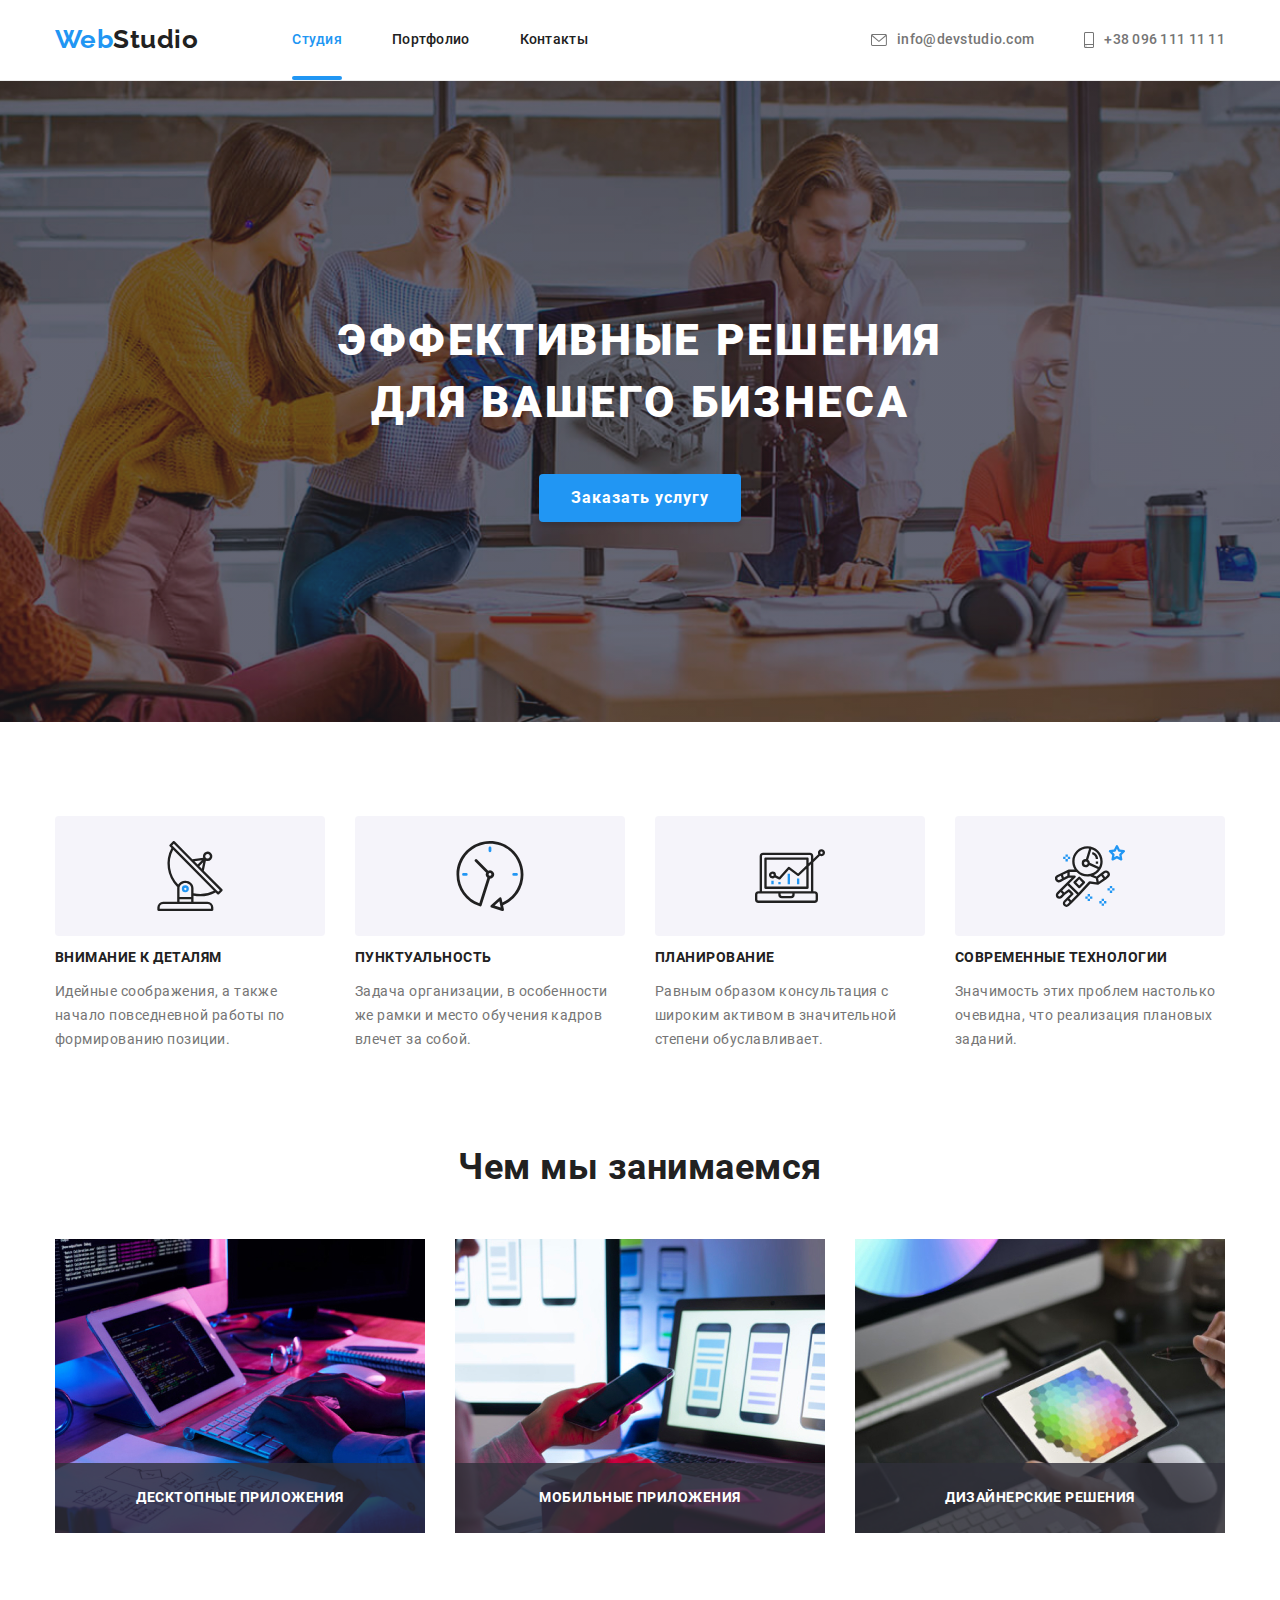
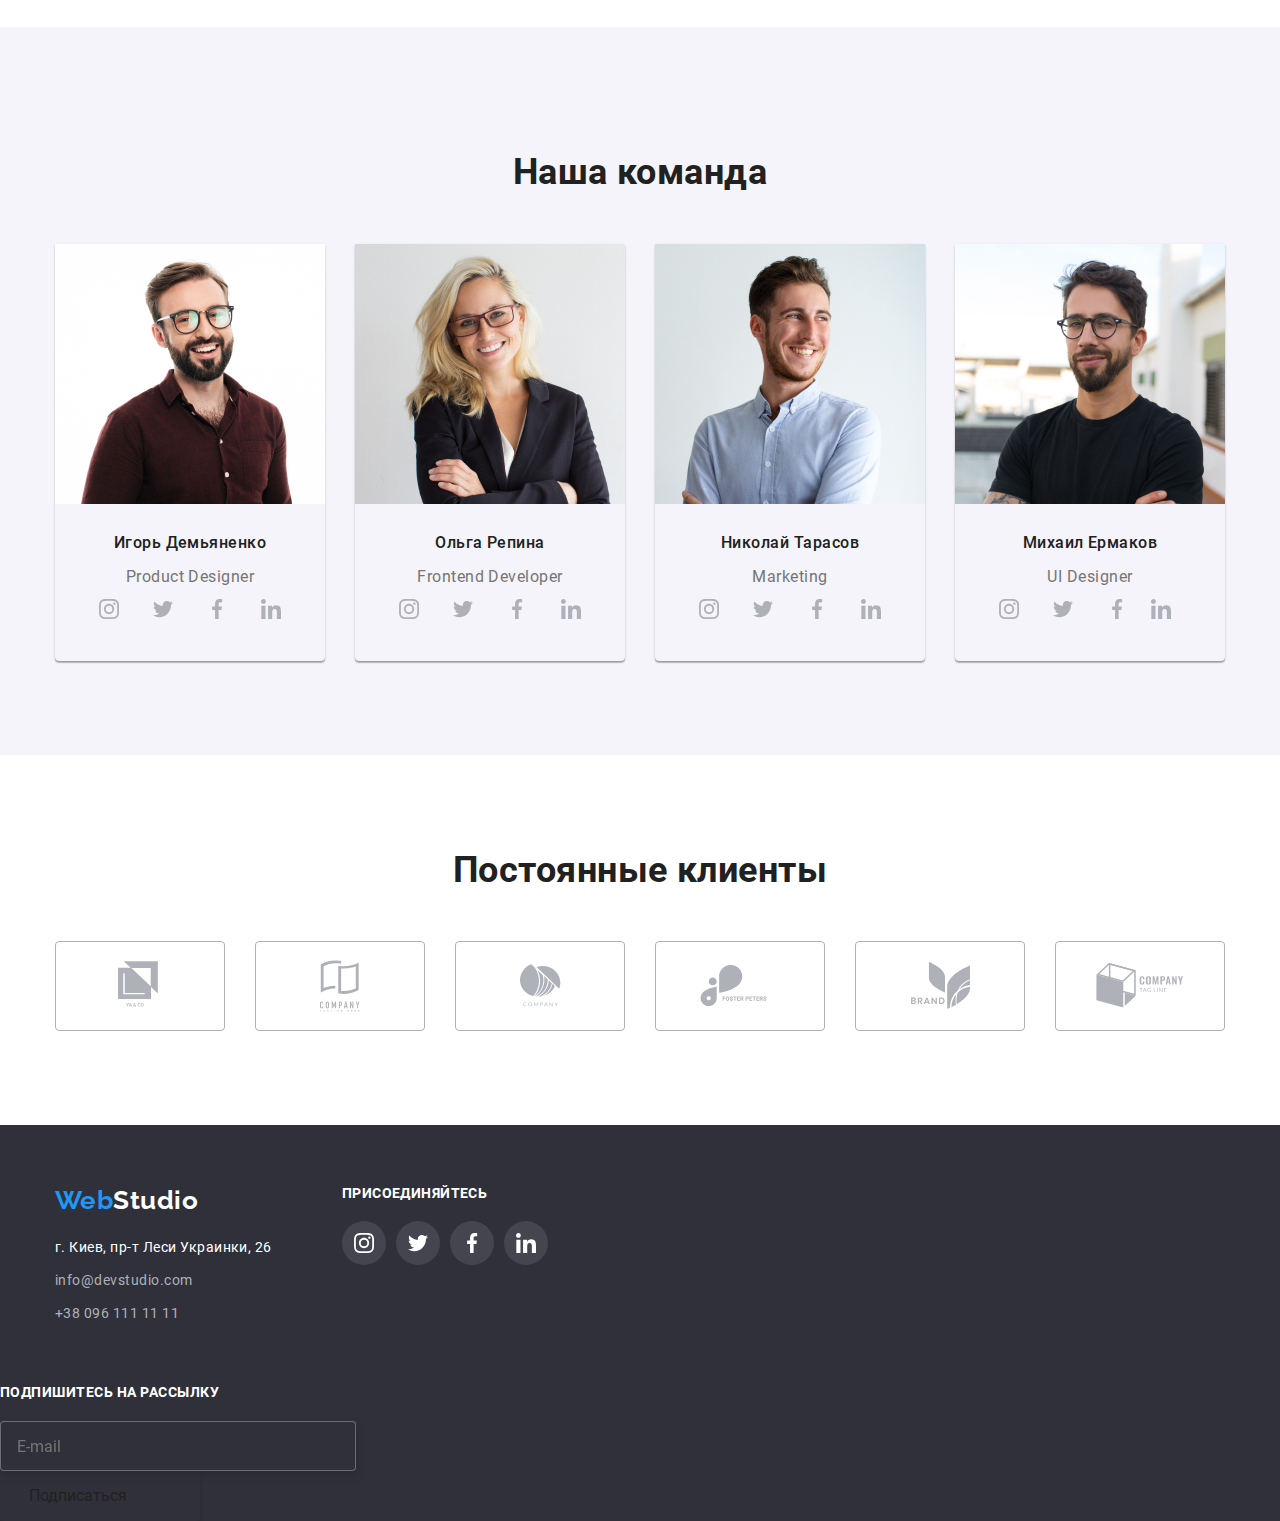
==== index.html @ d6278b05 "ПОДПИШИТЕСЬ НА РАССЫЛКУ" ====
﻿<!DOCTYPE html>
<html lang="ru">
<head>
    <meta charset="UTF-8">
    <meta name="viewport" content="width=device-width, initial-scale=1.0">
    <title>WebStudio</title>
    <link href="https://fonts.googleapis.com/css2?family=Raleway:ital,wght@0,400;0,500;0,700;1,400;1,500;1,700&family=Roboto:ital,wght@0,400;0,500;0,700;0,900;1,400;1,500;1,700;1,900&display=swap"
    rel="stylesheet">
    <link rel="stylesheet" href="./css/normalize.css">
    <link rel="stylesheet" href="./css/style.css">
    
</head>
<body>

<!--Навигация-->
<header class="header">
    <div class="container">
    <a class="logo" href="./index.html">Web<span class="logo-text">Studio</span></a>
<nav>
    <ul class="menu">
    <li class="menu-item">
        <a class="link current" href="./index.html">Студия</a>
    </li>
    <li class="menu-item">
        <a class="link" href="./portfolio.html">Портфолио</a>
    </li>
    <li class="menu-item">
        <a class="link" href="#address">Контакты</a>
    </li>
    </ul>
</nav>

<ul class="contacts">
<li class="contacts-item">
    <a class="address-link" href="mailto:info@devstudio.com"
    ><svg class="link-icons" width="16px" height="12px">
        <use href="./img/sprite.svg#envelope"></use>
    </svg>info@devstudio.com</a>
</li>
<li class="contacts-item">
    <a class="address-link" href="tel:+380961111111"
    ><svg class="link-icons" width="10px" height="16px">
        <use href="./img/sprite.svg#smartphone"></use>
    </svg>+38 096 111 11 11</a>
</li>
</ul>
</div>
</header>

<!--Герой-->
<main>
<section class="hero">
    <div class="container align-center">
    <h1 class="title">Эффективные решения для вашего бизнеса</h1>
    <button class="button" type="button" data-modal-open>Заказать услугу
    </button>
    </div>
</section>
<section class="features">
    <div class="container">
    <h2 hidden>Особенности</h2>
    <ul class="features-list">
    <li class="items">
        <h3 class="title">Внимание к деталям</h3>
        <p class="paragraph">
        Идейные соображения, а также начало повседневной работы по
        формированию позиции.
        </p>
    </li>
    <li class="items">
        <h3 class="title">Пунктуальность</h3>
        <p class="paragraph">
        Задача организации, в особенности же рамки и место обучения кадров
        влечет за собой.
        </p>
    </li>
    <li class="items">
        <h3 class="title">Планирование</h3>
        <p class="paragraph">
        Равным образом консультация с широким активом в значительной
        степени обуславливает.
        </p>
    </li>
    <li class="items">
        <h3 class="title">Современные технологии</h3>
        <p class="paragraph">
        Значимость этих проблем настолько очевидна, что реализация
        плановых заданий.
        </p>
    </li>
    </ul>
    </div>
</section>
<section class="wedo">
<div class="container">
    <h2 class="title">Чем мы занимаемся</h2>
    <ul class="list-margin">
    <li class="item-img">
    <img class="img-block" src="./img/img1.jpg" width="370" height="294"
        alt="разработка программного обеспечения"/>
    <p class="wedo-content">Десктопные приложения</p>
    </li>
    <li class="item-img">
    <img class="img-block"
        src="./img/img2.jpg" width="370" height="294" alt="разработка мобильных приложений"/>
    <p class="wedo-content">Мобильные приложения</p>
    </li>
    <li class="item-img">
    <img class="img-block"
        src="./img/img3.jpg" width="370" height="294" alt="разработка дизайна веб страниц"/>
    <p class="wedo-content">Дизайнерские решения</p>
    </li>
</ul>
</div>
</section>
<!-- Команда -->
<section class="team margin">
    <div class="container team-padding">
    <h2 class="title">Наша команда</h2>
    <ul class="team-list">
    <li class="list-description"><img class="img-block" src="./img/photos/photo1.jpg"
        width="270" height="260"  alt="Игорь Демьяненко"/>
        <h3 class="name">Игорь Демьяненко</h3>
        <p class="position" lang="en">Product Designer</p>
    <ul class="list social-icons">
        <li class="social-icons-item">
            <a class="social-icons-link" href="https://instagram.com/" target="_blank" rel="noopener noreferer" aria-label="Instagram">
            <svg class="social-icons-svg">
                <use href="./img/sprite.svg#instagram"></use></svg></a>
        </li>
        <li class="social-icons-item">
            <a class="social-icons-link" href="https://twitter.com/" target="_blank" rel="noopener noreferer" aria-label="Twitter">
            <svg class="social-icons-svg">
                <use href="./img/sprite.svg#twitter"></use></svg></a>
        </li>
        <li class="social-icons-item">
            <a class="social-icons-link" href="https://facebook.com/" target="_blank" rel="noopener noreferer" aria-label="Facebook">
            <svg class="social-icons-svg">
                <use href="./img/sprite.svg#facebook"></use></svg></a>
        </li>
        <li class="social-icons-item">
            <a class="social-icons-link" href="https://linkedin.com/" target="_blank" rel="noopener noreferer" aria-label="Linkedin">
            <svg class="social-icons-svg">
                <use href="./img/sprite.svg#linkedin"></use></svg></a>
        </li>
    </ul>
        </li>
    <li class="list-description">
        <img class="img-block" src="./img/photos/photo2.jpg" 
        width="270" height="260"  alt="Ольга Репина"/>
        <h3 class="name">Ольга Репина</h3>
        <p class="position" lang="en">Frontend Developer</p>
    <ul class="list social-icons">
        <li class="social-icons-item">
            <a class="social-icons-link" href="https://instagram.com/" target="_blank" rel="noopener noreferer" aria-label="Instagram">
            <svg class="social-icons-svg">
                <use href="./img/sprite.svg#instagram"></use></svg></a>
        </li>
        <li class="social-icons-item">
            <a class="social-icons-link" href="https://twitter.com/" target="_blank" rel="noopener noreferer" aria-label="Twitter">
            <svg class="social-icons-svg">
                <use href="./img/sprite.svg#twitter"></use></svg></a>
        </li>
        <li class="social-icons-item">
            <a class="social-icons-link" href="https://facebook.com/" target="_blank" rel="noopener noreferer" aria-label="Facebook">
            <svg class="social-icons-svg">
                <use href="./img/sprite.svg#facebook"></use></svg></a>
        </li>
        <li class="social-icons-item">
            <a class="social-icons-link" href="https://linkedin.com/" target="_blank" rel="noopener noreferer" aria-label="Linkedin">
            <svg class="social-icons-svg">
                <use href="./img/sprite.svg#linkedin"></use></svg></a>
        </li>
    </ul>
        </li>
    <li class="list-description">
        <img class="img-block" src="./img/photos/photo3.jpg"
        width="270" height="260"  alt="Николай Тарасов"/>
        <h3 class="name">Николай Тарасов</h3>
        <p class="position" lang="en">Marketing</p>
    <ul class="list social-icons">
        <li class="social-icons-item">
            <a class="social-icons-link" href="https://instagram.com/" target="_blank" rel="noopener noreferer" aria-label="Instagram">
            <svg class="social-icons-svg">
                <use href="./img/sprite.svg#instagram"></use></svg></a>
        </li>
        <li class="social-icons-item">
            <a class="social-icons-link" href="https://twitter.com/" target="_blank" rel="noopener noreferer" aria-label="Twitter">
            <svg class="social-icons-svg">
                <use href="./img/sprite.svg#twitter"></use></svg></a>
        </li>
        <li class="social-icons-item">
            <a class="social-icons-link" href="https://facebook.com/" target="_blank" rel="noopener noreferer" aria-label="Facebook">
            <svg class="social-icons-svg">
                <use href="./img/sprite.svg#facebook"></use></svg></a>
        </li>
        <li class="social-icons-item">
            <a class="social-icons-link" href="https://linkedin.com/" target="_blank" rel="noopener noreferer" aria-label="Linkedin">
            <svg class="social-icons-svg">
                <use href="./img/sprite.svg#linkedin"></use></svg></a>
        </li>
    </ul>
        </li>
    <li class="list-description">
        <img class="img-block" src="./img/photos/photo4.jpg" 
        width="270" height="260"  alt="Михаил Ермаков"/>
        <h3 class="name">Михаил Ермаков</h3>
        <p class="position" lang="en">UI Designer</p>
    <ul class="list social-icons">
        <li class="social-icons-item">
            <a class="social-icons-link" href="https://instagram.com/" target="_blank" rel="noopener noreferer" aria-label="Instagram">
            <svg class="social-icons-svg">
                <use href="./img/sprite.svg#instagram"></use></svg></a>
        </li>
        <li class="social-icons-item">
            <a class="social-icons-link" href="https://twitter.com/" target="_blank" rel="noopener noreferer" aria-label="Twitter">
            <svg class="social-icons-svg">
                <use href="./img/sprite.svg#twitter"></use></svg></a>
        </li>
        <li class="v">
            <a class="social-icons-link" href="https://facebook.com/" target="_blank" rel="noopener noreferer" aria-label="Facebook">
            <svg class="social-icons-svg">
                <use href="./img/sprite.svg#facebook"></use></svg></a>
        </li>
        <li class="social-icons-item">
            <a class="social-icons-link" href="https://linkedin.com/" target="_blank" rel="noopener noreferer" aria-label="Linkedin">
            <svg class="social-icons-svg">
                <use href="./img/sprite.svg#linkedin"></use></svg></a>
        </li>
    </ul>
        </li>
    </ul>
    </div>
</section>
<section class="clients">
<div class="container clients">
    <h2 class="title">Постоянные клиенты</h2>
    <ul class="clients-list">
    <li class="clients-item"><a href="" class="clients-links"><svg class="clients-icon" width="44px" height="49px">
        <use href="./img/sprite.svg#logo1"></use>
    </svg></a></li>
    <li class="clients-item"><a href="" class="clients-links"><svg class="clients-icon" width="40px" height="52px">
        <use href="./img/sprite.svg#logo2"></use>
    </svg></a></li>
    <li class="clients-item"><a href="" class="clients-links"><svg class="clients-icon" width="41px" height="43px">
        <use href="./img/sprite.svg#logo3"></use>
    </svg></a></li>
    <li class="clients-item"><a href="" class="clients-links"><svg class="clients-icon" width="80px" height="42px">
        <use href="./img/sprite.svg#logo4"></use>
    </svg></a></li>
    <li class="clients-item"><a href="" class="clients-links"><svg class="clients-icon" width="59px" height="47px">
        <use href="./img/sprite.svg#logo5"></use>
    </svg></a></li>
    <li class="clients-item"><a href="" class="clients-links"><svg class="clients-icon" width="88px" height="45px">
        <use href="./img/sprite.svg#logo6"></use>
    </svg></a></li>
    </ul>
</div>  
</section>
</main>

<!-- footer -->
<footer class="footer">
<div class="container footer-padding">
    <div>
    <a class="logo" href="./index.html">Web<span class="logo-text">Studio</span></a>
    <address class="address" id="address">
    <a class="map" href="https://goo.gl/maps/mBAU42XWuLWp58m89" target="_blank" rel="noopener noreferer">
        г. Киев, пр-т Леси Украинки, 26</a>
    <a class="link" href="mailto:info@devstudio.com">info@devstudio.com</a>
    <a class="link" href="tel:+380961111111">+38 096 111 11 11</a>
    </address>
</div>
<div>
    <div class="footer-icon">
        <p class="footer-title">присоединяйтесь</p>
        <ul class="footer-list footer-social-icons">
            <li class="footer-social-icons-item">
                <a class="footer-social-icons-link" href="https://instagram.com/" target="_blank" rel="noopener noreferer" aria-label="Instagram">
                <svg class="footer-social-icons-svg">
                <use href="./img/sprite.svg#instagram"></use></svg></a>
            </li>
            <li class="footer-social-icons-item">
                <a class="footer-social-icons-link" href="https://twitter.com/" target="_blank" rel="noopener noreferer" aria-label="Twitter">
                <svg class="footer-social-icons-svg">
                <use href="./img/sprite.svg#twitter"></use></svg></a>
            </li>
            <li class="footer-social-icons-item">
                <a class="footer-social-icons-link" href="https://facebook.com/" target="_blank" rel="noopener noreferer" aria-label="Facebook">
                <svg class="footer-social-icons-svg">
                <use href="./img/sprite.svg#facebook"></use></svg></a>
            </li>
            <li class="footer-social-icons-item">
                <a class="footer-social-icons-link" href="https://linkedin.com/" target="_blank" rel="noopener noreferer" aria-label="Linkedin">
                <svg class="footer-social-icons-svg">
                <use href="./img/sprite.svg#linkedin"></use></svg></a>
            </li>
        </ul>
        </div>
    </div>
</div>
<div>
    <b class="join-box">Подпишитесь на рассылку</b>
    <form class="js-speaker-form">
        <input class="mail-form" type="email" name="e-mail" id="e-mail" placeholder="E-mail" />
        <button class="footer-button" type="submit">
            Подписаться
            <svg class="icon-send-svg" width="24" height="24">
                <use href=".img/icons/send.svg"></use>
            </svg>
        </button>
    </form>
</div>
</footer>
<div class="backdrop is-hidden" data-modal>
<div class="modal">
    <button class="modal-button" type="button" data-modal-close><svg width="11px" height="11px">
    <use href="./img/sprite.svg#close-modal"></use>
    </svg></button>
    <div class="modal-content">
    <p class="title">Оставьте свои данные, мы вам перезвоним</p>
    <label class="modal-content-label">
        Имя
        <input class="modal-content-imput" type="text" name="user-name">
        <svg class="modal-content-icon" width="12px" height="12px">
        <use href="./img/sprite.svg#person-modal"></use>
        </svg>
    </label>
        <label class="modal-content-label">
        Телефон
        <input class="modal-content-imput" type="tel" name="user-phone"> 
        <svg class="modal-content-icon" width="15px" height="15px">
        <use href="./img/sprite.svg#phone-modal"></use>
        </svg>
    </label>          
    <label class="modal-content-label">
        Почта
        <input class="modal-content-imput" type="email" name="user-mail"> 
        <svg class="modal-content-icon" width="15px" height="12px">
        <use href="./img/sprite.svg#email-modal"></use>
        </svg>
    </label>          
    <label class="modal-content-label">
        Комментарий
        <textarea class="modal-content-imput coments" name="user-comments" rows="10" placeholder="Введите текст"></textarea>
        
    </label>          
    <label class="modal-content-check">
        <input class="modal-input-check hidden" type="checkbox" name="user-contract" >
        <a class="link" href="">Условия договора</a>Соглашаюсь с рассылкой и принимаю 
        <span class="input-check-castom"><svg width="13px" height="12px">
        <use href="./img/sprite.svg#check-modal"></use>
        </svg>
    </span>
    </label>
                
    <button class="modal-content-button" type="submit">Отправить</button>
    </div>
</div>
</div>
<script src="./js/modal.js"></script>
</body>
</html>
---- css/style.css ----
/* roboto-regular - latin_cyrillic */
@font-face {
font-family: 'Roboto';
font-style: normal;
font-weight: 400;
src: url('../fonts/Roboto/roboto-v20-latin_cyrillic-regular.eot'); /* IE9 Compat Modes */
src: local('Roboto'), local('Roboto-Regular'),
    url('../fonts/Roboto/roboto-v20-latin_cyrillic-regular.eot?#iefix') format('embedded-opentype'), /* IE6-IE8 */
    url('../fonts/Roboto/roboto-v20-latin_cyrillic-regular.woff2') format('woff2'), /* Super Modern Browsers */
    url('../fonts/Roboto/roboto-v20-latin_cyrillic-regular.woff') format('woff'), /* Modern Browsers */
    url('../fonts/Roboto/roboto-v20-latin_cyrillic-regular.ttf') format('truetype'), /* Safari, Android, iOS */
    url('../fonts/Roboto/roboto-v20-latin_cyrillic-regular.svg#Roboto') format('svg'); /* Legacy iOS */
}

/* roboto-500 - latin_cyrillic */
@font-face {
font-family: 'Roboto';
font-style: normal;
font-weight: 500;
src: url('../fonts/Roboto/roboto-v20-latin_cyrillic-500.eot'); /* IE9 Compat Modes */
src: local('Roboto Medium'), local('Roboto-Medium'),
    url('../fonts/Roboto/roboto-v20-latin_cyrillic-500.eot?#iefix') format('embedded-opentype'), /* IE6-IE8 */
    url('../fonts/Roboto/roboto-v20-latin_cyrillic-500.woff2') format('woff2'), /* Super Modern Browsers */
    url('../fonts/Roboto/roboto-v20-latin_cyrillic-500.woff') format('woff'), /* Modern Browsers */
    url('../fonts/Roboto/roboto-v20-latin_cyrillic-500.ttf') format('truetype'), /* Safari, Android, iOS */
    url('../fonts/Roboto/roboto-v20-latin_cyrillic-500.svg#Roboto') format('svg'); /* Legacy iOS */
}

/* roboto-700 - latin_cyrillic */
@font-face {
font-family: 'Roboto';
font-style: normal;
font-weight: 700;
src: url('../fonts/Roboto/roboto-v20-latin_cyrillic-700.eot'); /* IE9 Compat Modes */
src: local('Roboto Bold'), local('Roboto-Bold'),
    url('../fonts/Roboto/roboto-v20-latin_cyrillic-700.eot?#iefix') format('embedded-opentype'), /* IE6-IE8 */
    url('../fonts/Roboto/roboto-v20-latin_cyrillic-700.woff2') format('woff2'), /* Super Modern Browsers */
    url('../fonts/Roboto/roboto-v20-latin_cyrillic-700.woff') format('woff'), /* Modern Browsers */
    url('../fonts/Roboto/roboto-v20-latin_cyrillic-700.ttf') format('truetype'), /* Safari, Android, iOS */
    url('../fonts/Roboto/roboto-v20-latin_cyrillic-700.svg#Roboto') format('svg'); /* Legacy iOS */
}

/* roboto-900italic - latin_cyrillic */
@font-face {
font-family: 'Roboto';
font-style: italic;
font-weight: 900;
src: url('../fonts/Roboto/roboto-v20-latin_cyrillic-900italic.eot'); /* IE9 Compat Modes */
src: local('Roboto Black Italic'), local('Roboto-BlackItalic'),
    url('../fonts/Roboto/roboto-v20-latin_cyrillic-900italic.eot?#iefix') format('embedded-opentype'), /* IE6-IE8 */
    url('../fonts/Roboto/roboto-v20-latin_cyrillic-900italic.woff2') format('woff2'), /* Super Modern Browsers */
    url('../fonts/Roboto/roboto-v20-latin_cyrillic-900italic.woff') format('woff'), /* Modern Browsers */
    url('../fonts/Roboto/roboto-v20-latin_cyrillic-900italic.ttf') format('truetype'), /* Safari, Android, iOS */
    url('../fonts/Roboto/roboto-v20-latin_cyrillic-900italic.svg#Roboto') format('svg'); /* Legacy iOS */
}

li {
    list-style-type: none; /* Убираем маркеры */
}

*,
*::before,
*::after {
    box-sizing: border-box;
}

:root {
    --main-text-cl: #757575;
    --accent-cl: #2196F3;
    --black: #212121;
    --gray: #ffffff99;
    --white: #ffffff;
    --dark-bg: #2F303A;
    --bg: #F5F4FA;
    --gray: #AFB1B8;
}

body {
    color: var(--black);
    background-color: var(--primary-bg);
    letter-spacing: 0.03em;
}

div, ul, li, p, form, b, button, a, input, textarea, img {
    display: block;
    box-sizing: border-box;
    margin: 0;
    padding: 0;
}

input, textarea {
    outline: none;
}

label {
    margin: 0;
}

a, a:hover {
    text-decoration: none;
    outline: none;
}

.container {
    width: 1200px;
    margin-left: auto;
    margin-right: auto;
    padding-left: 15px;
    padding-right: 15px;
}

.container.align-center {
    text-align: center;
}

.header > .container {
    display: flex;
    align-items: center;
}

.header .menu {
    display: flex;
    margin-top: 0;
    margin-bottom: 0;
}

.menu .menu-item:not(:last-child) {
    margin-right: 50px;
}

.header {
    border-bottom: 1px solid #ececec;
}

.header .logo {
    display: block;
    margin-right: 94px;
    color: var(--accent-cl);
    font-family: Raleway;
    font-weight: 700;
    font-size: 26px;
    line-height: 1.2;
    text-decoration: none;
}

.logo > .logo-text {
    color: var(--black);
}

.header .link {
    padding-top: 32px;
    padding-bottom: 32px;
    display: block;
    color: var(--black);
    font-family: Roboto;
    font-weight: 500;
    font-size: 14px;
    line-height: 1.14;
    letter-spacing: 0.02em;
    text-decoration: none;
    transition-property: color;
    transition-duration: 250ms;
    transition-timing-function: cubic-bezier(0.4, 0, 0.2, 1);
    }

.header .link.current {
    position: relative;
    color: var(--accent-cl);
}
.header .link.current::after {
    content: '';
    display: block;
    position: absolute;
    left: 0;
    bottom: 0;
    height: 4px;
    width: 100%;
    background-color: var(--accent-cl);
    border-radius: 2px;
}

.header .link:hover,
.link:focus {
    color: var(--accent-cl);
}

.header .contacts {
    display: flex;
    margin-left: auto;
    margin-top: 0;
    margin-bottom: 0;
}

.contacts .contacts-item:not(:last-child) {
    margin-right: 50px;
}

.contacts .address-link{
    display: flex;
    align-items: center;
}

.header .address-link {
    fill: var(--main-text-cl);
    padding-top: 32px;
    padding-bottom: 32px;
    color: var(--main-text-cl);
    font-family: Roboto;
    font-weight: 500;
    font-size: 14px;
    line-height: 1.14;
    letter-spacing: 0.02em;
    text-decoration: none;
}

.header .address-link:hover,
.address-link:focus {
color: var(--accent-cl);
fill: var(--accent-cl);
}

.link-icons {
    margin-right: 10px;
}

.hero {
    background-color: var(--dark-bg);
    background-image: linear-gradient(
    rgba(47, 48, 58, 0.4),
    rgba(47, 48, 58, 0.4)),
    url(../img/bg-Img.jpg);
    background-color: #c4c4c4;
    background-size: cover;
    background-repeat: no-repeat;
    background-position: center;
}

.hero > .container {
    padding-top: 200px;
    padding-bottom: 200px;
}

.hero .title {
    max-width: 700px;
    margin-left: auto;
    margin-right: auto;
    color: var(--white);
    font-family: Roboto;
    font-weight: 900;
    font-size: 44px;
    line-height: 1.4;
    text-align: center;
    letter-spacing: 0.06em;
    text-transform: uppercase;
}

.hero .button {
    padding: 10px 32px;
    background-color: var(--accent-cl);
    font-family: Roboto;
    color: var(--white);
    font-weight: 700;
    font-size: 16px;
    line-height: 1.8;
    align-items: center;
    text-align: center;
    letter-spacing: 0.06em;
    margin: 40px auto 0;
    box-shadow: 0px 4px 4px rgba(0, 0, 0, 0.15);
    border-radius: 4px;
    border: 0;
    outline: none;
}

.hero .button:hover,
.hero .button:focus {
    background: #188ce8;
    box-shadow: 0px 4px 4px rgba(0, 0, 0, 0.15);
}

.features-list .items {
    width: calc((100% - 90px) / 4);
}

.features-list .items:not(:last-child) {
    margin-right: 30px;
}

.features-list .items::before {
    display: block;
    content: '';
    height: 120px;
    background-color: var(--bg);
    background-repeat: no-repeat;
    background-position: center;
    border-radius: 4px;
}

.features-list .items:nth-child(1)::before {
    background-image: url(../img/icons/antenna.svg);
}

.features-list .items:nth-child(2)::before {
    background-image: url(../img/icons/clock.svg);
}

.features-list .items:nth-child(3)::before {
    background-image: url(../img/icons/diagram.svg);
}

.features-list .items:nth-child(4)::before {
    background-image: url(../img/icons/astronaut.svg);
}

.features .features-list {
    padding: 94px 0px;
    display: flex;
}

.features-list .items {

    width: calc((100% - 90px) / 4);
}

.features-list .items:not(:last-child) {
    margin-right: 30px;
}

.features .title {
    color: var(--black);
    font-family: Roboto;
    font-weight: 700;
    font-size: 14px;
    line-height: 1.14;
    text-transform: uppercase;
}

.features .paragraph {
    margin-top: 10px;
    color: var(--main-text-cl);
    font-family: Roboto;
    font-weight: 400;
    font-size: 14px;
    line-height: 1.7;
}

.wedo .list-margin {
    margin-top: 50px;
    display: flex;
}

.list-margin .item-img {
    position: relative;
}

.list-margin .item-img:not(:last-child) {
    margin-right: 30px;
}

.wedo .title {
    margin-top: 0;
    margin-bottom: 0;
    color: var(--black);
    font-weight: 700;
    font-family: Roboto;
    font-size: 36px;
    line-height: 1.2;
    text-align: center;
}

.img-block {
    display: block;
}

.wedo .wedo-content {
    position: absolute;
    bottom: 0;
    margin-top: 0;
    margin-bottom: 0;
    padding-top: 27px;
    padding-bottom: 27px;
    width: 100%;
    font-weight: 700;
    font-family: Roboto;
    font-size: 14px;
    line-height: 1.14;
    text-align: center;
    text-transform: uppercase;
    background-color: rgba(47, 48, 58, 0.8);
    color: var(--white);
}

.container.team-padding {
    padding-top: 94px;
    padding-bottom: 94px;
}

.team.margin {
    margin-top: 94px;
}

.team {
    background: var(--bg);
}

.team .team-list {
    margin-top: 50px;
    display: flex;
    justify-content: center;
    padding-left: 0;
}

.team-list > .list-description {
    padding-bottom: 30px;
    background: var(--primary-bg);
    box-shadow: 0px 1px 3px #0000001f, 0px 1px 1px #00000024,
    0px 2px 1px #00000033;
    border-radius: 0px 0px 4px 4px;
}

.team-list .list-description:not(:last-child) {
    margin-right: 30px;
}

.team .title {
    color: var(--black);
    font-family: Roboto;
    font-weight: 700;
    font-size: 36px;
    line-height: 1.2;
    text-align: center;
}

.team .name {
    margin-top: 30px;
    color: var(--black);
    font-family: Roboto;
    font-weight: 500;
    font-size: 16px;
    line-height: 1.2x;
    text-align: center;
}

.team .position {
    margin-top: 10px;
    color: var(--main-text-cl);
    font-family: Roboto;
    font-weight: 400;
    font-size: 16px;
    line-height: 1.2x;
    text-align: center;
}

.clients.container {
    padding-bottom: 94px;
}

.clients .title {
    margin-top: 94px;
    margin-bottom: 0;
    color: var(--black);
    font-family: Roboto;
    font-weight: 700;
    font-size: 36px;
    line-height: 1.167;
    text-align: center;
}

.clients .clients-list {
    display: flex;
    justify-content: center;
    margin-top: 50px;
}

.clients .clients-item:not(:last-child) {
    margin-right: 30px;
}

.clients .clients-links {
    display: flex;
    width: 170px;
    height: 90px;
    justify-content: center;
    align-items: center;
    fill: var(--gray);
    border: 1px solid var(--gray);
    border-radius: 4px;
}

.clients .clients-links:hover,
.clients .clients-links:focus {
    border: 1px solid var(--accent-cl);
    fill: var(--accent-cl);
}

.container.footer-padding {
    padding-top: 60px;
    padding-bottom: 60px;
    display: flex;
}

.footer {
    background-color: var(--dark-bg);
}

.footer .logo {
    display: inline-block;
    font-family: Raleway;
    font-weight: 700;
    font-size: 26px;
    line-height: 1.2;
    color: var(--accent-cl);
    text-decoration: none;
}

.footer .logo-text {
    color: var(--white);
}

.footer .address {
    font-family: Roboto;
    font-style: normal;
    font-weight: normal;
    margin-top: 20px;
}

.footer .map {
    color: var(--white);
    font-family: Roboto;
    font-weight: 400;
    font-size: 14px;
    line-height: 1.7;
    text-decoration: none;
}

.footer-icon p {
    display: flex;
    margin-bottom: 20px;
    font-family: Roboto;
    font-style: normal;
    font-weight: bold;
    font-size: 14px;
    letter-spacing: 0.03em;
    text-transform: uppercase;
    color: var(--white);
}

.footer-icon {
    margin-left: 70px;
}

.footer .link {
    width: 20%;
    display: block;
    margin-top: 9px;
    color: var(--gray);
    font-family: Roboto;
    font-weight: 400;
    font-size: 14px;
    line-height: 1.7;
    text-decoration: none;
    white-space: nowrap;
}

.footer-social-icons {
    display: flex;
    padding: 0 0;
}

.footer-social-icons-link {
    display: flex;
    justify-content: center;
    align-items: center;
    width: 44px;
    height: 44px;
    background-color: rgba(255, 255, 255, 0.1);
    border-radius: 50%;
}

.footer-social-icons-svg {
    width: 20px;
    height: 20px;
    fill: var(--white);
}

.footer-social-icons-item:not(:last-child) {
    margin-right: 10px;
}

.footer-social-icons-link:hover .social-icons-svg,
.footer-social-icons-link:focus .social-icons-svg {
    fill: var(--white);
}

.footer-social-icons-link:hover,
.footer-social-icons-link:focus {
    background-color: var(--accent-cl);
}

.backdrop {
    position: fixed;
    top: 0;
    left: 0;
    width: 100%;
    height: 100%;
    background: rgba(0, 0, 0, 0.2);
    transition-property: opacity;
    transition-duration: 250ms;
    transition-timing-function: cubic-bezier(0.4, 0, 0.2, 1);
}

.backdrop.is-hidden {
    opacity: 0;
    pointer-events: none;
}

.modal {
    padding: 40px;
    position: absolute;
    top: 50%;
    left: 50%;
    width: 528px;
    height: 581px;
    background: #ffffff;
    box-shadow: 0px 1px 3px rgba(0, 0, 0, 0.12), 0px 1px 1px rgba(0, 0, 0, 0.14),
    0px 2px 1px rgba(0, 0, 0, 0.2);
    border-radius: 4px;
    transform: translate(-50%, -50%) scale(1);
    transition: transform 250ms cubic-bezier(0.4, 0, 0.2, 1);
}

.backdrop.is-hidden .modal {
    transform: translate(-50%, -50%) scale(0);
}

.modal .modal-button {
    position: absolute;
    right: 8px;
    top: 8px;
    padding: 5px;
    width: 30px;
    height: 30px;
    background-color: #fff;
    border: 1px solid rgba(0, 0, 0, 0.1);
    border-radius: 50%;
    transition-property: border;
    transition-duration: 250ms;
    transition-timing-function: cubic-bezier(0.4, 0, 0.2, 1);
    outline: none;
}

.modal-button:hover,
.modal-button:focus {
    fill: var(--accent-cl);
}
.modal-content {
    display: flex;
    flex-direction: column;
}

.modal-content .title {
    margin-top: 0;
    margin-bottom: 12px;
    font-family: Roboto;
    font-weight: 700;
    font-size: 20px;
    line-height: 1.15;
    text-align: center;
    color: var(--black);
}

.modal-content-label {
    position: relative;
    display: block;
    font-family: Roboto;
    font-weight: 400;
    font-size: 12px;
    line-height: 1.166;
    letter-spacing: 0.01em;
    color: var(--main-text-cl);
}

.modal-content-label:nth-child(n + 3) {
    margin-top: 10px;
}

.modal-content-imput {
    margin-top: 4px;
    padding-top: 12px;
    padding-right: 16px;
    padding-bottom: 12px;
    padding-left: 35px;
    display: block;
    border: 1px solid rgba(33, 33, 33, 0.2);
    border-radius: 4px;
    width: 100%;
    resize: none;
    transition-duration: 250ms;
    transition-timing-function: cubic-bezier(0.4, 0, 0.2, 1);
}
.modal-content-imput:hover,
.modal-content-imput:focus {
    border: 1px solid  var(--accent-cl);
    cursor: url(../img/icons/finger.svg), pointer;
}

.modal-content-imput:hover ~ .modal-content-icon,
.modal-content-imput:hover {
    fill: var(--accent-cl);
}

.modal-content-imput:focus ~ .modal-content-icon,
.modal-content-imput:focus {
    fill: var(--accent-cl);
}

.modal-content-imput.coments {
    padding-left: 16px;
    height: 120px;
}

.modal-content-imput.coments::placeholder {
    color: hsla(0, 0%, 46%, 0.5);
}

.modal-content-icon {
    position: absolute;
    top: 50%;
    left: 12px;
    transition-property: fill;
    transition-duration: 250ms;
    transition-timing-function: cubic-bezier(0.4, 0, 0.2, 1);
}

.modal-content-check {
    display: flex;
    align-items: center;
    flex-direction: row-reverse;
    margin-top: 20px;
    margin-right: auto;
    margin-left: auto;
    font-family: Roboto;
    font-weight: 400;
    font-size: 14px;
    line-height: 1.714;
    color: var(--main-text-cl);
}

.input-check-castom {
    margin-right: 7px;
    width: 16px;
    height: 15px;
    border: 2px solid #212121;
    border-radius: 4px;
    fill: #ffffff;
    background-color: #ffffff;
    transition-property: background-color, border-color;
    transition-duration: 250ms;
    transition-timing-function: cubic-bezier(0.4, 0, 0.2, 1);
}

.input-check-castom svg {
    display: block;
}

.modal-input-check:checked ~ .input-check-castom {
    background-color: var(--accent-cl);
    border-color: var(--accent-cl);
}

.modal-content-check .link {
    margin-left: 4px;
    color: var(--accent-cl);
    border-bottom: 1px solid var(--accent-cl);
    line-height: 13px;
}

.modal-content-button {
    margin-top: 30px;
    margin-right: auto;
    margin-left: auto;
    padding-top: 10px;
    padding-right: 55px;
    padding-bottom: 10px;
    padding-left: 56px;
    font-family: Roboto;
    font-weight: 700;
    font-size: 16px;
    line-height: 1.875;
    letter-spacing: 0.06em;
    color: #ffffff;
    background-color: #2196f3;
    box-shadow: 0px 4px 4px rgba(0, 0, 0, 0.15);
    border-radius: 4px;
    border: 0;
    transition-property: background-color;
    transition-duration: 250ms;
    transition-timing-function: cubic-bezier(0.4, 0, 0.2, 1);
}

.modal-content-button:hover,
.modal-content-button:focus {
    background: #188ce8;
    box-shadow: 0px 4px 4px rgba(0, 0, 0, 0.15);
    border-radius: 4px;
}

/* --Портфолио-- */
.portfolio .filter {
    display: flex;
    justify-content: center;
}

.portfolio .filter-items:not(:last-child) {
    margin-right: 8px;
}

.container.portfolio-padding {
    padding-top: 94px;
    padding-bottom: 94px;
}

.filter .link-filter {
    padding: 6px 22px;
    font-family: Roboto;
    font-weight: 500;
    font-size: 16px;
    line-height: 1.6;
    text-align: center;
    color: var(--black);
    background: #f5f4fa;
    border-radius: 4px;
    border: 0;
    transition-property: background-color, color, box-shadow;
    transition-duration: 250ms;
    transition-timing-function: cubic-bezier(0.4, 0, 0.2, 1);
}

.filter .link-filter:hover,
.link-filter:focus {
    background: var(--accent-cl);
    color: #ffffff;
    box-shadow: 0px 3px 1px rgba(0, 0, 0, 0.1), 0px 1px 2px rgba(0, 0, 0, 0.08),
    0px 2px 2px rgba(0, 0, 0, 0.12);
}

.portfolio .content {
    margin-top: 50px;
    display: flex;
    flex-wrap: wrap;
    padding-left: 0px;
}

.portfolio .content-items {
    width: calc((100% - 60px) / 3);
    border: 1px solid #eeeeee;
}

.portfolio .content-items:not(:nth-child(-n + 3)) {
    margin-top: 30px;
}

.content .type {
    margin-top: 4px;
    margin-bottom: 0;
    padding-left: 24px;
    color: var(--main-text-cl);
    font-weight: 400;
    font-size: 16px;
    line-height: 1.8;
}

.content-overlay {
    position: relative;
    display: flex;
    align-items: center;
    overflow: hidden;
}

.content-overlay::before {
    content: '';
    position: absolute;
    width: 100%;
    height: 100%;
    background: rgba(33, 150, 243, 0.9);
    opacity: 0;
    transition-property: opacity, transform;
    transition-duration: 250ms;
    transition-timing-function: cubic-bezier(0.4, 0, 0.2, 1);
    transform: translateY(100%);
}

.content .link:hover .content-overlay::before,
.content .link:focus .content-overlay::before {
    opacity: 1;
    transform: translateY(0);
}

.content-overlay > .description {
    position: absolute;
    margin-top: 0;
    margin-bottom: 0;
    padding-right: 24px;
    padding-left: 24px;
    font-size: 18px;
    line-height: 1.555;
    color: var(--white);
    font-family: Roboto;
    opacity: 0;
    transition-property: opacity, transform;
    transition-duration: 250ms;
    transition-timing-function: cubic-bezier(0.4, 0, 0.2, 1);
    transform: translateY(100%);
}

.content .link:hover .description,
.content .link:focus .description {
    opacity: 1;
    transform: translateY(0);
}

.content{
    justify-content: space-between;
}

.content .link {
    display: block;
    background: var(--white);
    text-decoration: none;
    padding-bottom: 20px;
}

.content .link:hover,
.content .link:focus {
    box-shadow: 0px 1px 1px rgba(0, 0, 0, 0.12), 0px 4px 4px rgba(0, 0, 0, 0.06),
    1px 4px 6px rgba(0, 0, 0, 0.16);
}

.content .title {
    margin-top: 20px;
    margin-bottom: 0;
    padding-left: 24px;
    color: var(--black);
    font-family: Roboto;
    font-weight: 700;
    font-size: 18px;
    line-height: 2;
    letter-spacing: 0.06em;
}

.content .type {
    margin-top: 4px;
    margin-bottom: 0;
    padding-left: 24px;
    color: var(--main-text-cl);
    font-family: Roboto;
    font-weight: 400;
    font-size: 16px;
    line-height: 1.8;
}

.social-icons {
    display: flex;
    padding: 0 0;
    margin-left: 32px;
}

.social-icons-link {
    display: flex;
    justify-content: center;
    align-items: center;
    width: 44px;
    height: 44px;
    background-color: var(--bg);
    border-radius: 50%;
}

.social-icons-svg {
    width: 20px;
    height: 20px;
    fill: var(--gray);
}

.social-icons-item:not(:last-child) {
    margin-right: 10px;
}

.social-icons-link:hover .social-icons-svg,
.social-icons-link:focus .social-icons-svg {
    fill: var(--white);
}

.social-icons-link:hover,
.social-icons-link:focus {
    background-color: var(--accent-cl);
}

.wedo .item-img:hover,
.wedo .item-img:focus {
    background-color: var(--accent-cl);
}
.join-box {
	display: flex;
    font-family: Roboto;
	justify-content: flex-start;
	font-weight: 700;
	font-size: 14px;
	line-height: 1.14;
	margin-bottom: 20px;
	text-transform: uppercase;
	color: var(--white);
}

.mail-form {
    width: 356px;
    font-family: Roboto;
	height: 50px;
	border: 1px solid rgba(255, 255, 255, 0.3);
	box-sizing: border-box;
	filter: drop-shadow(0px 4px 4px rgba(0, 0, 0, 0.15));
	border-radius: 4px;
	background-color: var(--dark-bg);
	padding-left: 16px;
	margin-right: 12px;
}

.footer-button {
	display: inline-flex;
	align-items: center;
    width: 200px;
    font-family: Roboto;
	height: 50px;
	padding-top: 10px;
	padding-right: 28px;
	padding-bottom: 10px;
	padding-left: 29px;
	background: var(--accent-color);
	border-color: var(--accent-color);
	color: var(--white-color);
	box-shadow: 0px 4px 4px rgba(0, 0, 0, 0.15);
	border-radius: 4px;
	border: 0;
	cursor: pointer;
}

.icon-send-svg {
	fill: var(--white);
	margin-left: 10px;
}
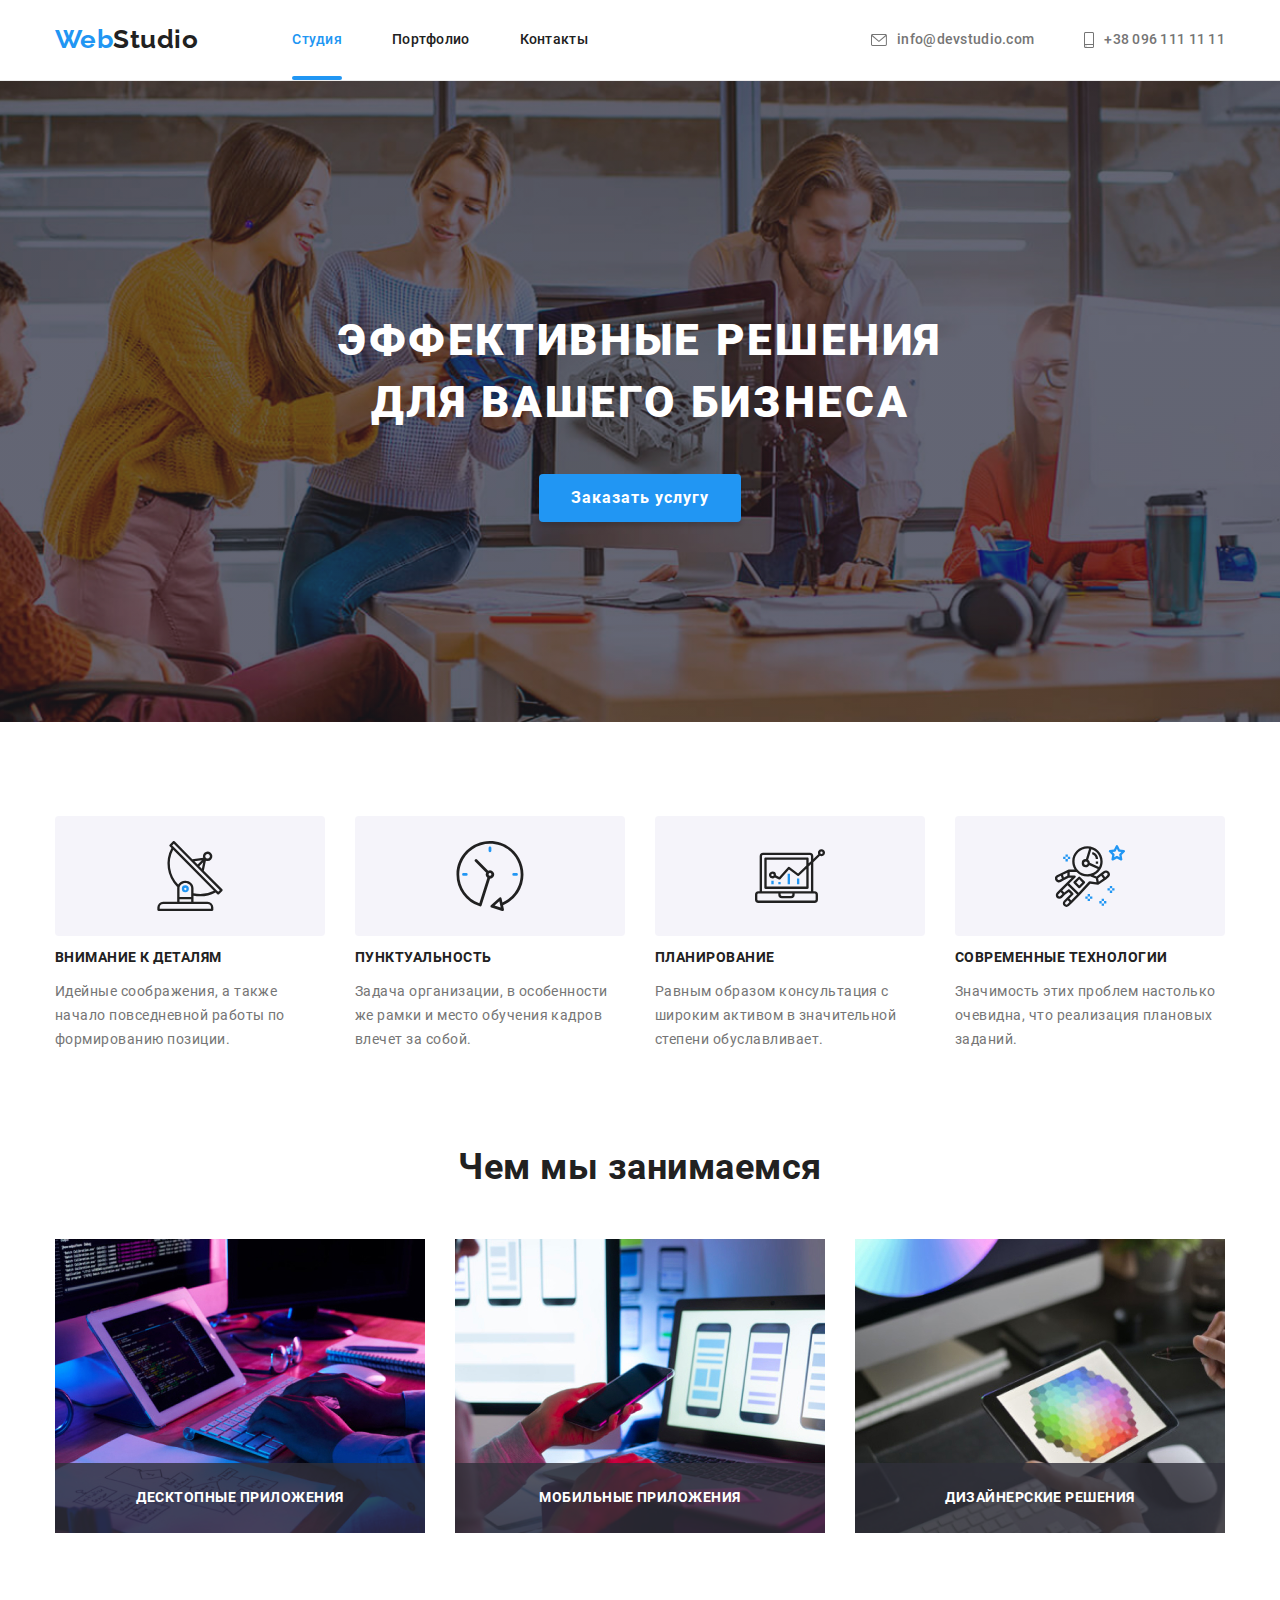
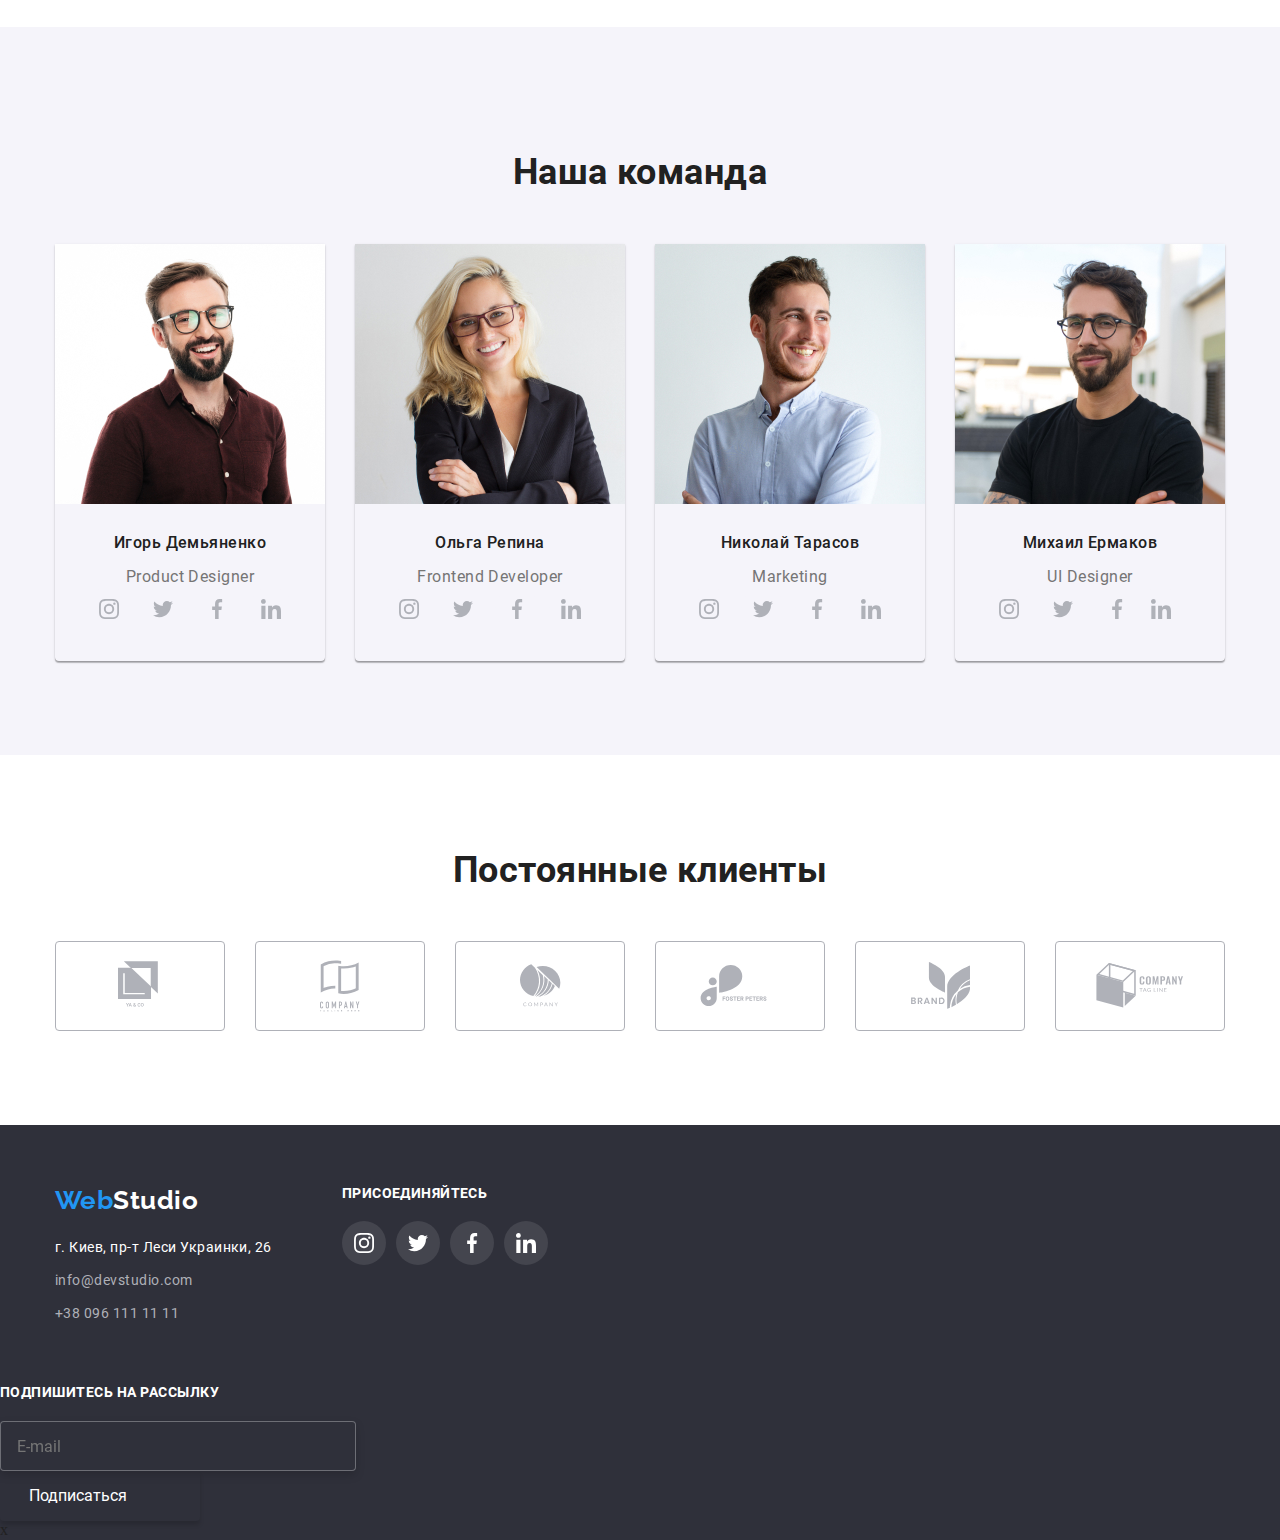
==== commit 67695cd1: "Правит текст" ====
--- a/index.html
+++ b/index.html
@@ -310,7 +310,7 @@
             </svg>
         </button>
     </form>
-</div>
+</div>x
 </footer>
 <div class="backdrop is-hidden" data-modal>
 <div class="modal">
--- a/css/style.css
+++ b/css/style.css
@@ -1036,7 +1036,7 @@
 	padding-left: 29px;
 	background: var(--accent-color);
 	border-color: var(--accent-color);
-	color: var(--white-color);
+	color: var(--white);
 	box-shadow: 0px 4px 4px rgba(0, 0, 0, 0.15);
 	border-radius: 4px;
 	border: 0;
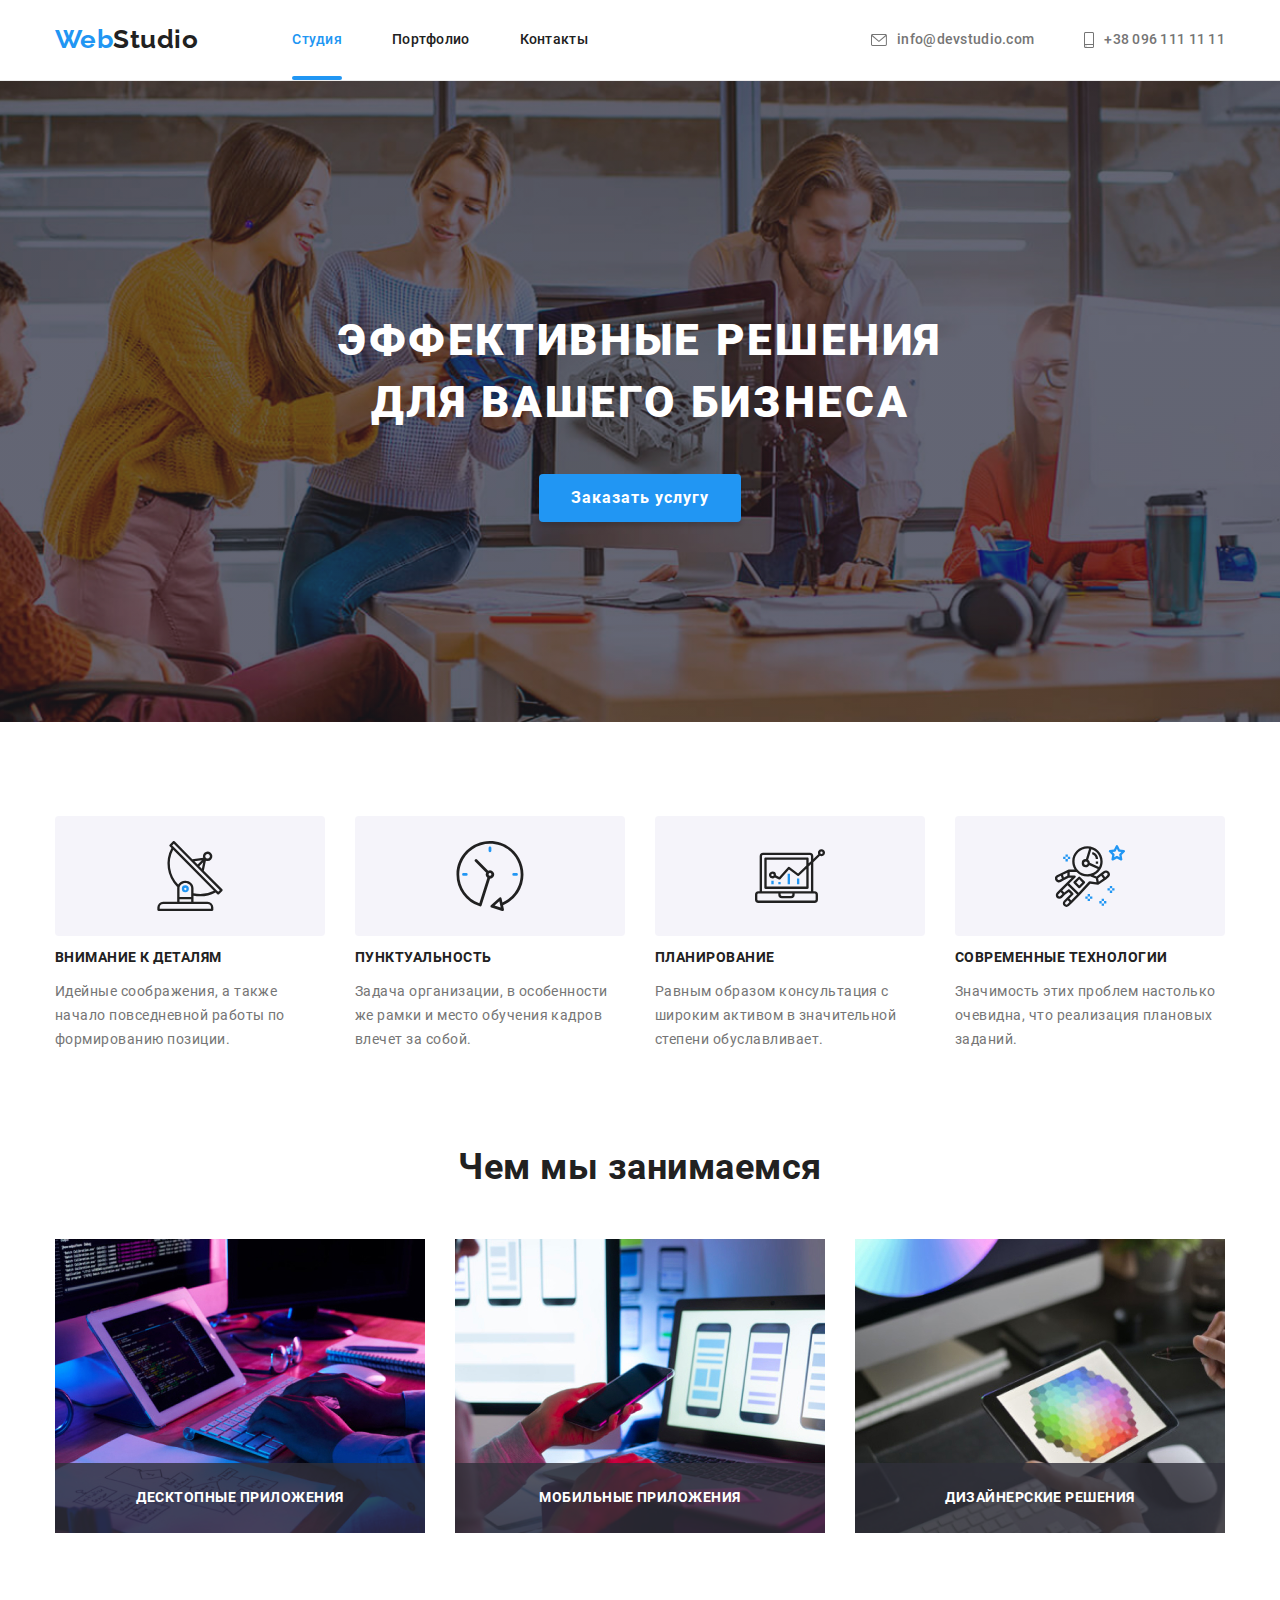
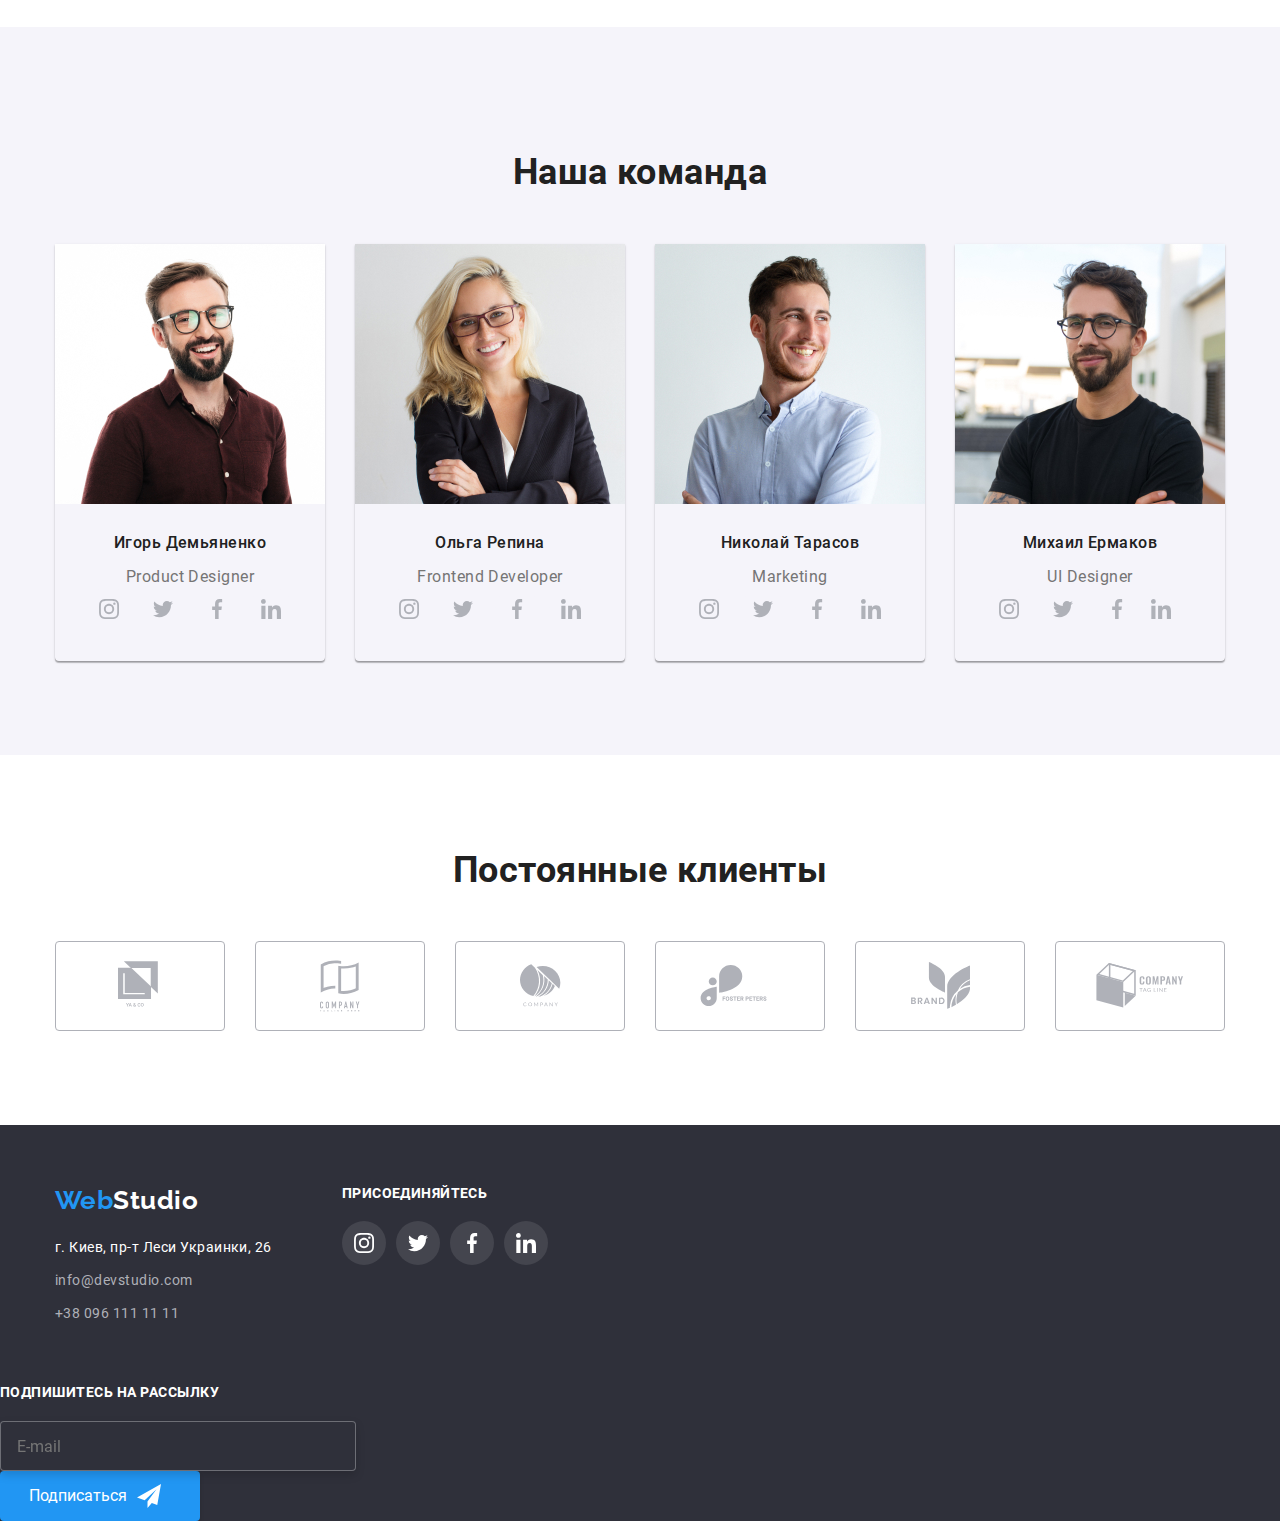
==== commit aed78676: "Правит значения" ====
--- a/index.html
+++ b/index.html
@@ -306,11 +306,11 @@
         <button class="footer-button" type="submit">
             Подписаться
             <svg class="icon-send-svg" width="24" height="24">
-                <use href=".img/icons/send.svg"></use>
+                <use href="./img/icons/send.svg"></use>
             </svg>
         </button>
     </form>
-</div>x
+</div>
 </footer>
 <div class="backdrop is-hidden" data-modal>
 <div class="modal">
@@ -348,7 +348,7 @@
     <label class="modal-content-check">
         <input class="modal-input-check hidden" type="checkbox" name="user-contract" >
         <a class="link" href="">Условия договора</a>Соглашаюсь с рассылкой и принимаю 
-        <span class="input-check-castom"><svg width="13px" height="12px">
+        <span class="input-check-castom"><svg width="12px" height="12px">
         <use href="./img/sprite.svg#check-modal"></use>
         </svg>
     </span>
--- a/css/style.css
+++ b/css/style.css
@@ -1034,8 +1034,8 @@
 	padding-right: 28px;
 	padding-bottom: 10px;
 	padding-left: 29px;
-	background: var(--accent-color);
-	border-color: var(--accent-color);
+	background: var(--accent-cl);
+	border-color: var(--accent-cl);
 	color: var(--white);
 	box-shadow: 0px 4px 4px rgba(0, 0, 0, 0.15);
 	border-radius: 4px;
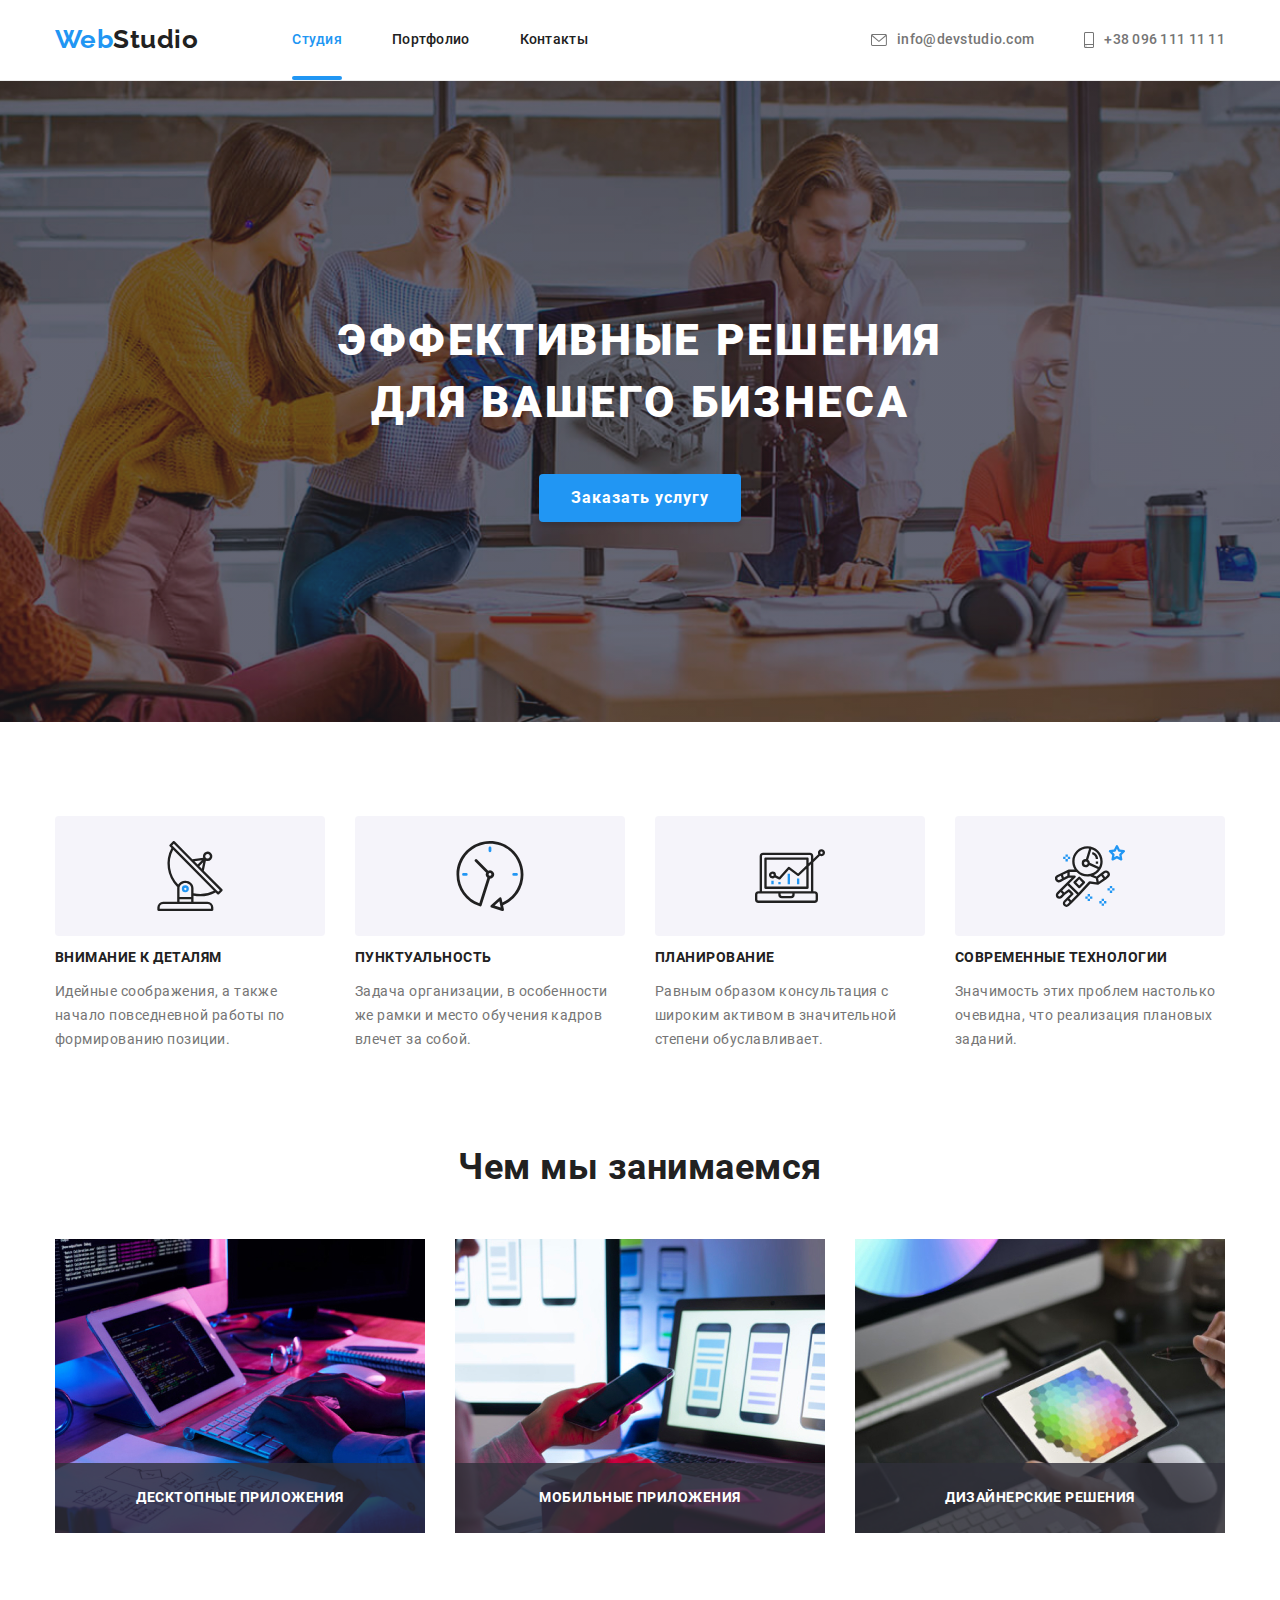
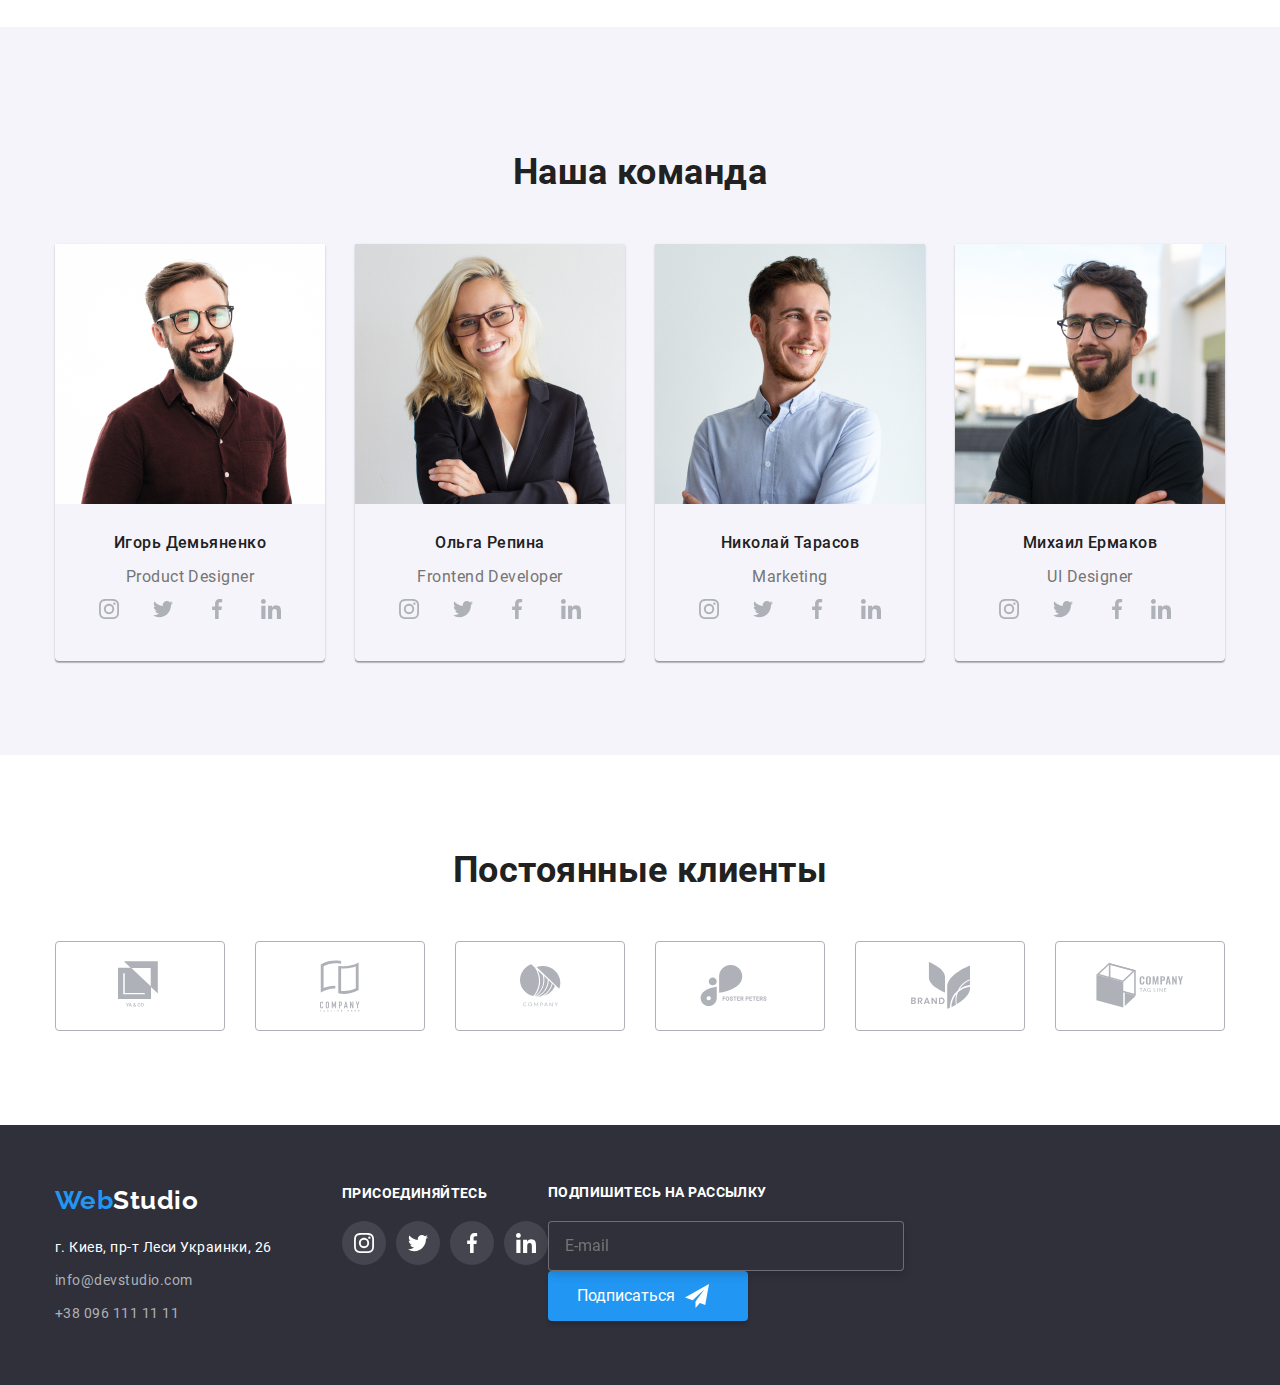
==== commit 0bc9a0a2: "Позиционирует" ====
--- a/index.html
+++ b/index.html
@@ -298,18 +298,18 @@
         </ul>
         </div>
     </div>
-</div>
-<div>
-    <b class="join-box">Подпишитесь на рассылку</b>
-    <form class="js-speaker-form">
-        <input class="mail-form" type="email" name="e-mail" id="e-mail" placeholder="E-mail" />
-        <button class="footer-button" type="submit">
-            Подписаться
-            <svg class="icon-send-svg" width="24" height="24">
-                <use href="./img/icons/send.svg"></use>
-            </svg>
-        </button>
-    </form>
+    <div>
+        <b class="join-box">Подпишитесь на рассылку</b>
+        <form class="js-speaker-form">
+            <input class="mail-form" type="email" name="e-mail" id="e-mail" placeholder="E-mail" />
+            <button class="footer-button" type="submit">
+                Подписаться
+                <svg class="icon-send-svg" width="24" height="24">
+                    <use href="./img/icons/send.svg"></use>
+                </svg>
+            </button>
+        </form>
+    </div>
 </div>
 </footer>
 <div class="backdrop is-hidden" data-modal>
@@ -353,7 +353,6 @@
         </svg>
     </span>
     </label>
-                
     <button class="modal-content-button" type="submit">Отправить</button>
     </div>
 </div>
--- a/css/style.css
+++ b/css/style.css
@@ -999,6 +999,7 @@
 .wedo .item-img:focus {
     background-color: var(--accent-cl);
 }
+
 .join-box {
 	display: flex;
     font-family: Roboto;
@@ -1019,7 +1020,8 @@
 	box-sizing: border-box;
 	filter: drop-shadow(0px 4px 4px rgba(0, 0, 0, 0.15));
 	border-radius: 4px;
-	background-color: var(--dark-bg);
+    background-color: var(--dark-bg);
+    color: var(--white);
 	padding-left: 16px;
 	margin-right: 12px;
 }
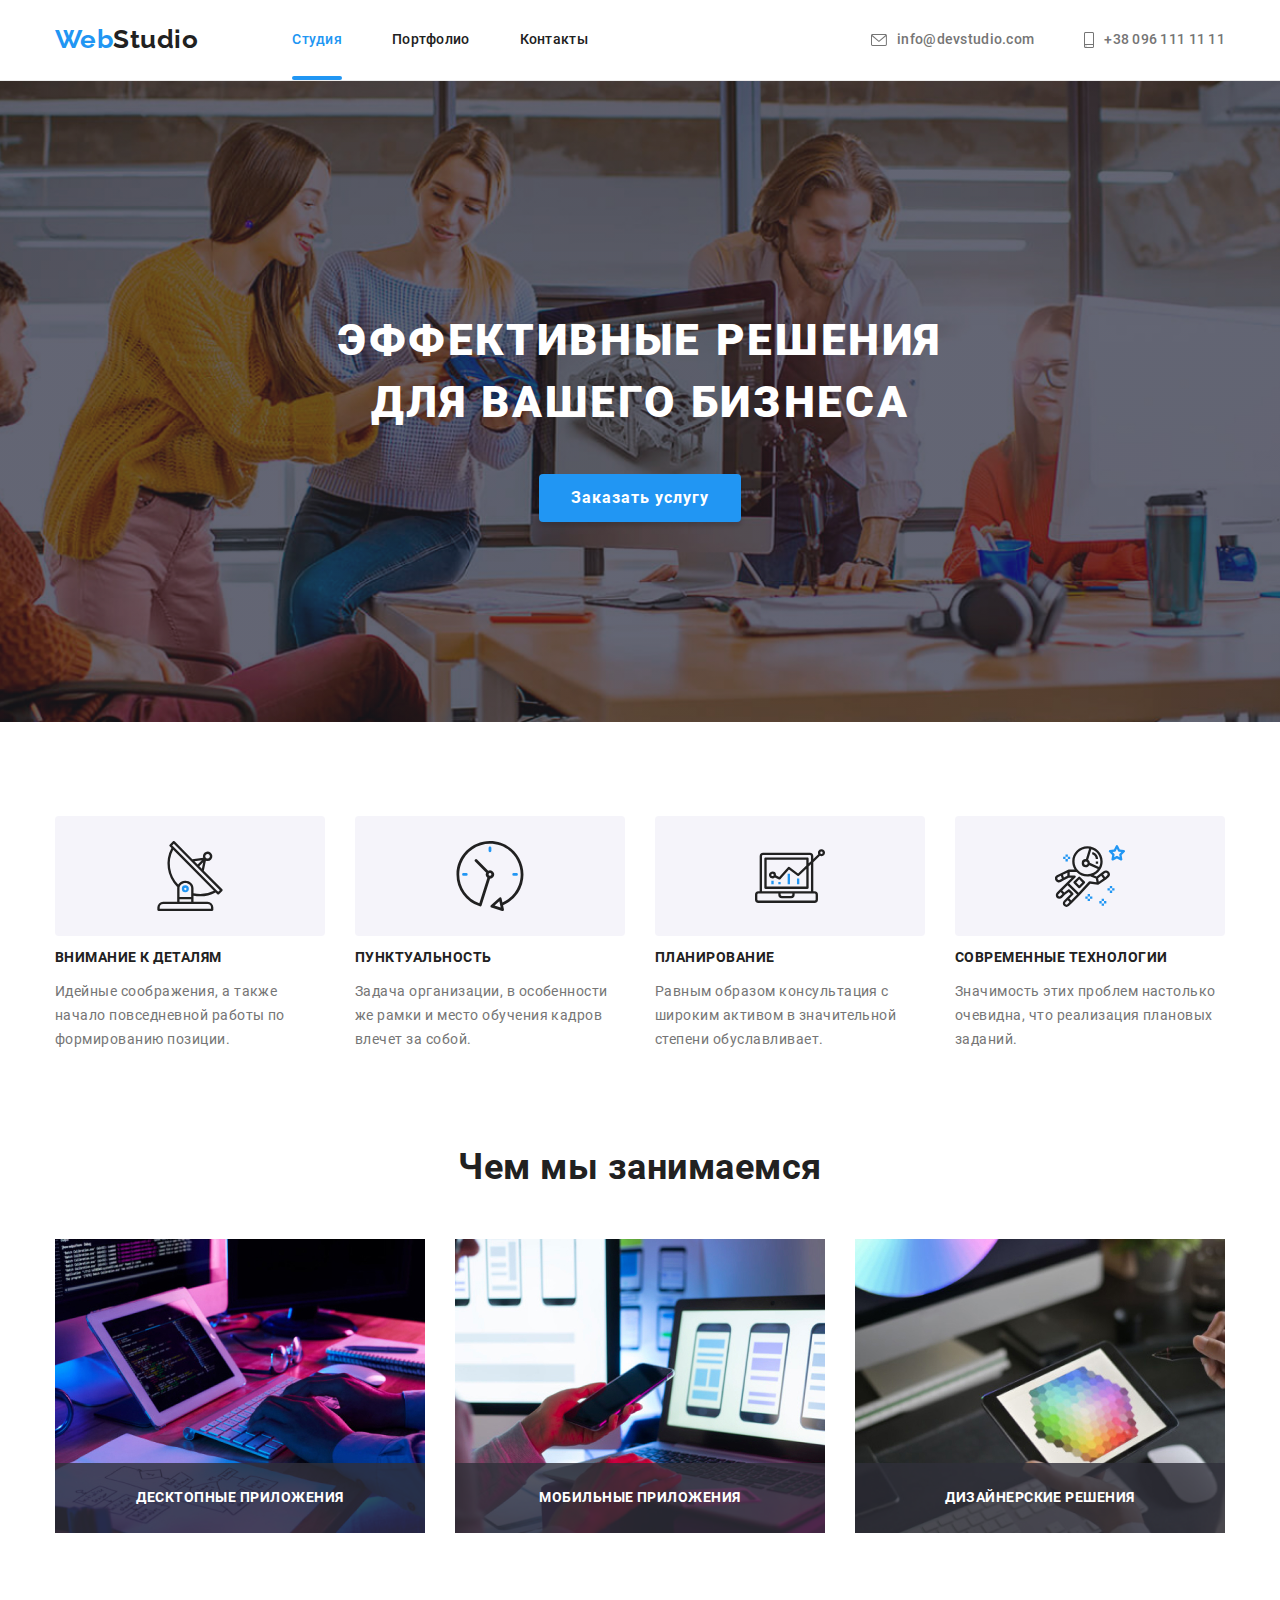
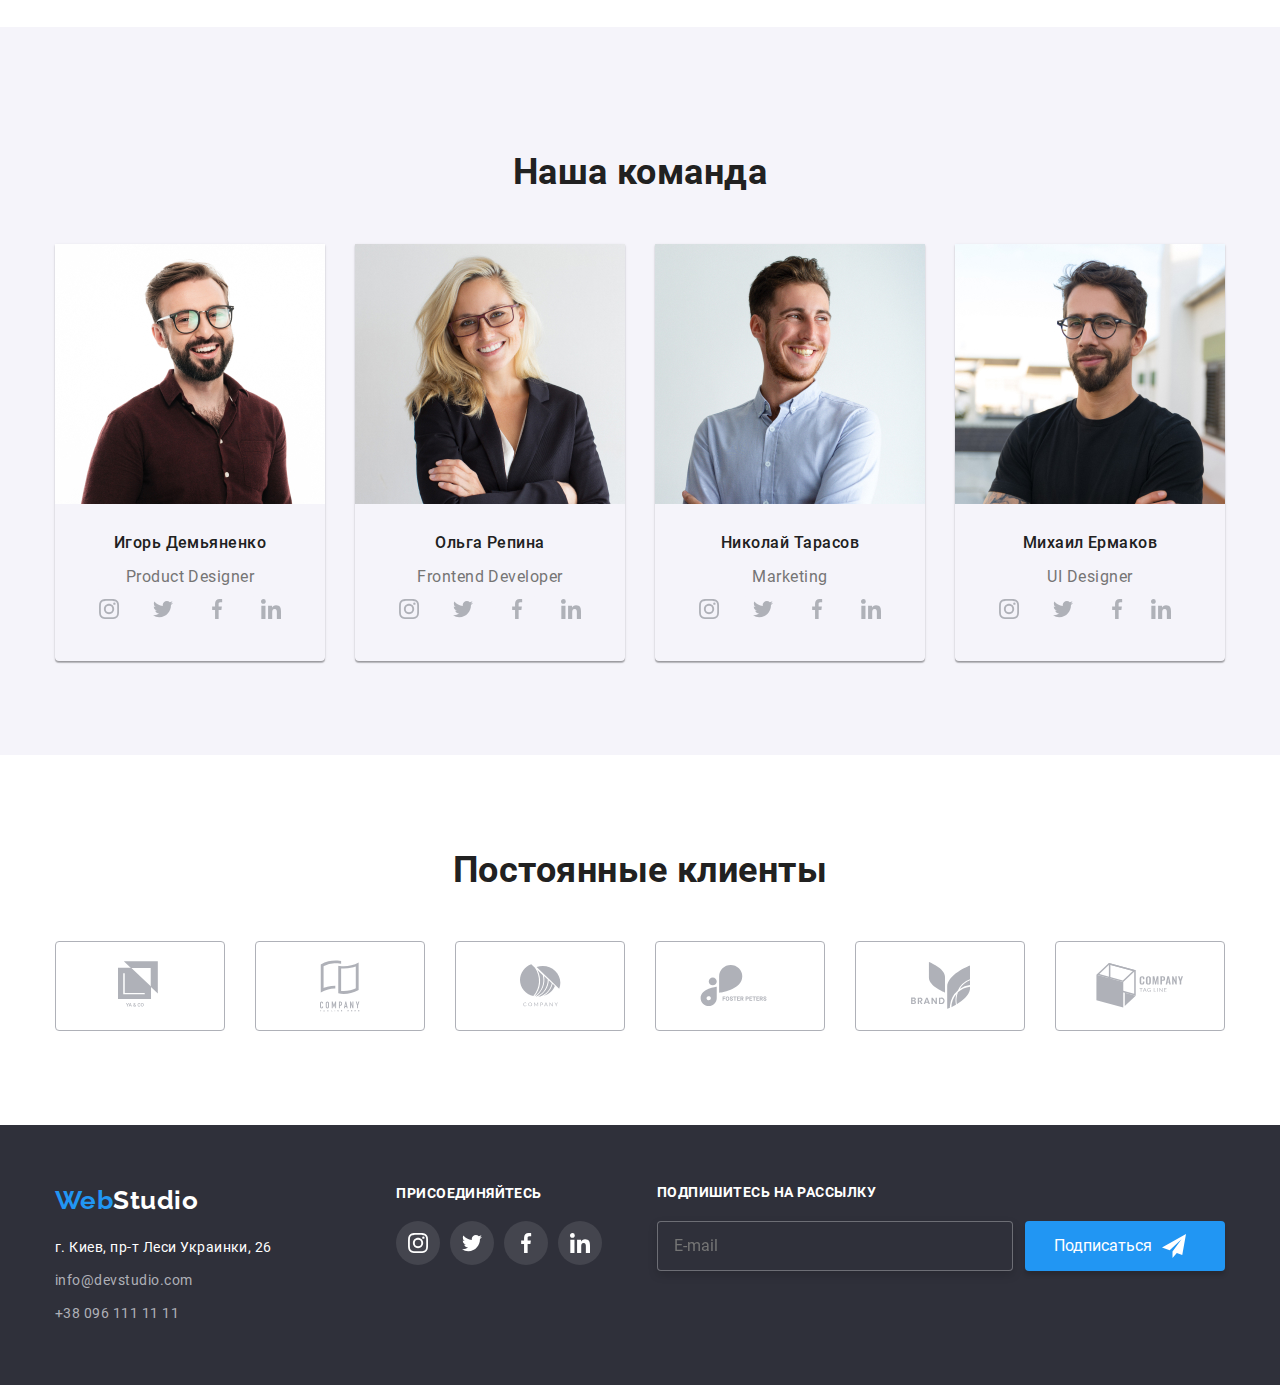
==== commit 5b8290f2: "Редактирует форму" ====
--- a/index.html
+++ b/index.html
@@ -299,13 +299,13 @@
         </div>
     </div>
     <div>
-        <b class="join-box">Подпишитесь на рассылку</b>
+        <a class="join-box">Подпишитесь на рассылку</a>
         <form class="js-speaker-form">
             <input class="mail-form" type="email" name="e-mail" id="e-mail" placeholder="E-mail" />
             <button class="footer-button" type="submit">
                 Подписаться
-                <svg class="icon-send-svg" width="24" height="24">
-                    <use href="./img/icons/send.svg"></use>
+                <svg class="icon-send-svg" width="24px" height="24px">
+                    <use href="./img/sprite.svg#send"></use>
                 </svg>
             </button>
         </form>
--- a/css/style.css
+++ b/css/style.css
@@ -497,6 +497,7 @@
     padding-top: 60px;
     padding-bottom: 60px;
     display: flex;
+    justify-content: space-between;
 }
 
 .footer {
@@ -1001,9 +1002,7 @@
 }
 
 .join-box {
-	display: flex;
-    font-family: Roboto;
-	justify-content: flex-start;
+    font-family: Roboto;
 	font-weight: 700;
 	font-size: 14px;
 	line-height: 1.14;
@@ -1049,3 +1048,7 @@
 	fill: var(--white);
 	margin-left: 10px;
 }
+
+.js-speaker-form{
+    display: flex;
+}